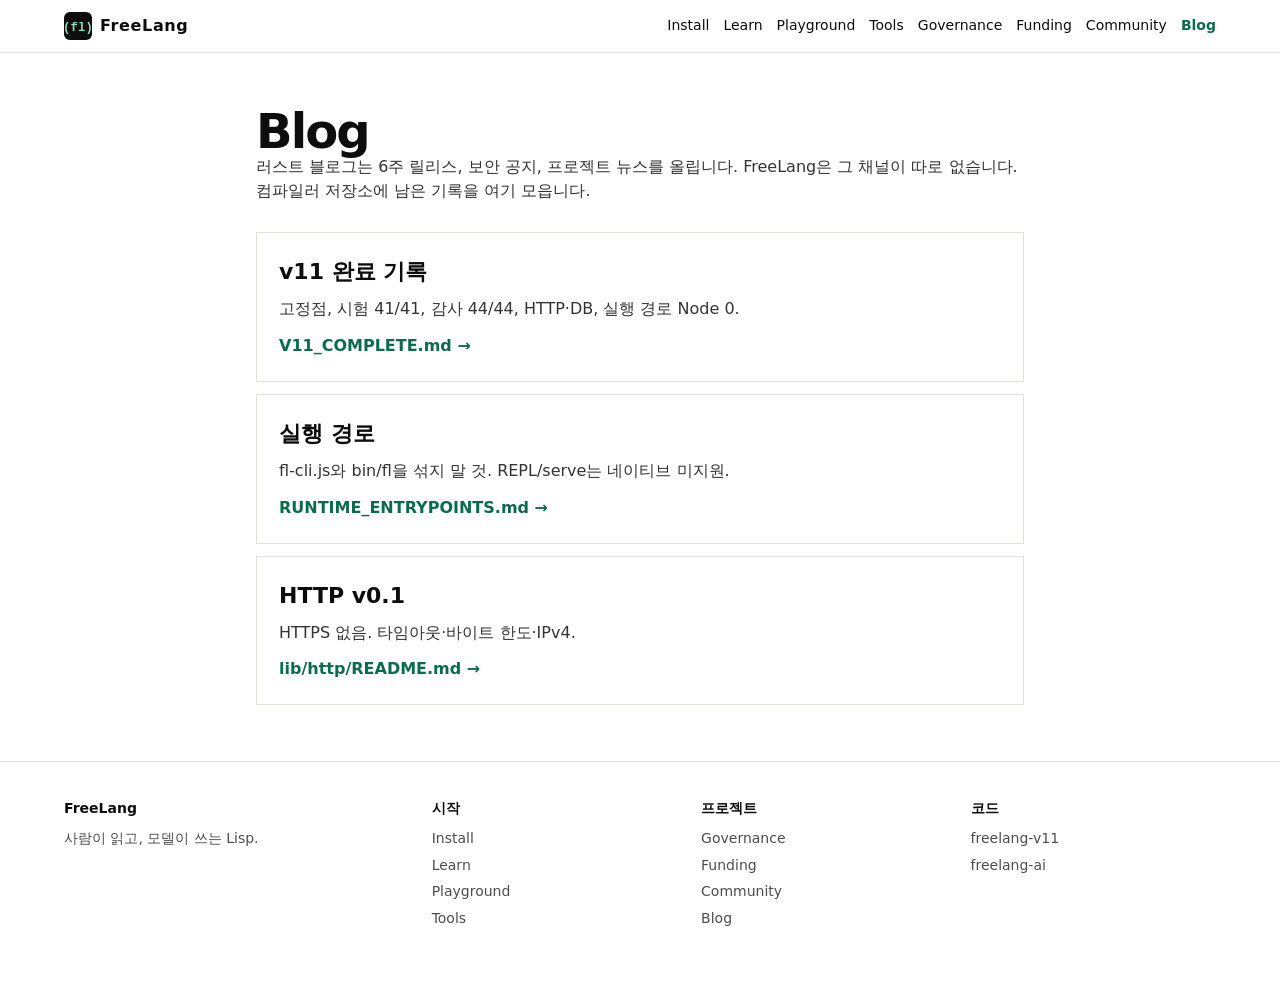
==== docs/blog/index.html @ 46fe15bb "Build the site around the rust-lang.org menu. Install, Learn, Playground, Tools, Governance, Funding" ====
<!DOCTYPE html>
<html lang="ko">
<head>
<meta charset="utf-8">
<meta name="viewport" content="width=device-width, initial-scale=1">
<title>FreeLang · Blog</title>
<meta name="description" content="사람이 읽고, 모델이 쓰는 Lisp. 네이티브 컴파일러와 런타임.">
<link rel="icon" href="../mark.svg">
<link rel="stylesheet" href="../site.css">
</head>
<body>
<header>
  <a class="brand" href="../">
    <svg width="28" height="28" viewBox="0 0 96 96" fill="none" aria-hidden="true"><rect width="96" height="96" rx="20" fill="#0d0d0d"/><text x="48" y="64" text-anchor="middle" font-family="ui-monospace,Menlo,monospace" font-size="42" font-weight="700" fill="#8be0b8">(fl)</text></svg>
    FreeLang
  </a>
  <nav>
    <a class="" href="../install/">Install</a>
    <a class="" href="../learn/">Learn</a>
    <a class="" href="../playground/">Playground</a>
    <a class="" href="../tools/">Tools</a>
    <a class="" href="../governance/">Governance</a>
    <a class="" href="../funding/">Funding</a>
    <a class="" href="../community/">Community</a>
    <a class="on" href="../blog/">Blog</a>
  </nav>
</header>

<section>
  <div class="wrap prose">
    <h1 style="font-size:48px">Blog</h1>
    <p class="lead">러스트 블로그는 6주 릴리스, 보안 공지, 프로젝트 뉴스를 올립니다. FreeLang은 그 채널이 따로 없습니다. 컴파일러 저장소에 남은 기록을 여기 모읍니다.</p>
    <article class="card" style="margin-bottom:12px">
      <h3>v11 완료 기록</h3>
      <p>고정점, 시험 41/41, 감사 44/44, HTTP·DB, 실행 경로 Node 0.</p>
      <a href="https://github.com/kimjindol2025/freelang-v11/blob/master/docs/V11_COMPLETE.md">V11_COMPLETE.md →</a>
    </article>
    <article class="card" style="margin-bottom:12px">
      <h3>실행 경로</h3>
      <p>fl-cli.js와 bin/fl을 섞지 말 것. REPL/serve는 네이티브 미지원.</p>
      <a href="https://github.com/kimjindol2025/freelang-v11/blob/master/docs/RUNTIME_ENTRYPOINTS.md">RUNTIME_ENTRYPOINTS.md →</a>
    </article>
    <article class="card">
      <h3>HTTP v0.1</h3>
      <p>HTTPS 없음. 타임아웃·바이트 한도·IPv4.</p>
      <a href="https://github.com/kimjindol2025/freelang-v11/blob/master/lib/http/README.md">lib/http/README.md →</a>
    </article>
  </div>
</section>

<footer>
  <div class="wrap">
    <div><strong>FreeLang</strong>사람이 읽고, 모델이 쓰는 Lisp.</div>
    <div><strong>시작</strong>
      <a href="../install/">Install</a>
      <a href="../learn/">Learn</a>
      <a href="../playground/">Playground</a>
      <a href="../tools/">Tools</a>
    </div>
    <div><strong>프로젝트</strong>
      <a href="../governance/">Governance</a>
      <a href="../funding/">Funding</a>
      <a href="../community/">Community</a>
      <a href="../blog/">Blog</a>
    </div>
    <div><strong>코드</strong>
      <a href="https://github.com/kimjindol2025/freelang-v11">freelang-v11</a>
      <a href="https://github.com/kimjindol2025/freelang-ai">freelang-ai</a>
    </div>
  </div>
</footer>
</body></html>
---- docs/site.css ----
:root{--ink:#0d0d0d;--mute:#4d4d4d;--line:#e4e0d8;--bg:#fff;--band:#f6f3ec;--go:#0b6b4f;--code:#161412}
*{box-sizing:border-box}html{scroll-behavior:smooth}
body{margin:0;background:var(--bg);color:var(--ink);font-family:"Source Sans 3","Apple SD Gothic Neo","Noto Sans KR",ui-sans-serif,system-ui,sans-serif;line-height:1.55}
a{color:var(--go)}
header{display:flex;justify-content:space-between;align-items:center;gap:16px;padding:12px 5vw;border-bottom:1px solid var(--line);position:sticky;top:0;background:#fffc;backdrop-filter:blur(8px);z-index:3;flex-wrap:wrap}
.brand{display:flex;gap:8px;align-items:center;color:var(--ink);text-decoration:none;font-weight:800;letter-spacing:.04em;white-space:nowrap}
nav{display:flex;gap:14px;font-size:14px;flex-wrap:wrap}
nav a{color:var(--ink);text-decoration:none}
nav a:hover,nav a.on{color:var(--go);font-weight:700}
.hero{padding:72px 5vw 48px;display:grid;grid-template-columns:1.05fr .95fr;gap:40px;align-items:center;max-width:1180px;margin:0 auto}
h1{font-size:clamp(48px,7vw,84px);line-height:.95;margin:0;letter-spacing:-.04em}
.tag{font-size:20px;color:var(--mute);max-width:24em;margin:16px 0 0}
.row{margin-top:24px;display:flex;gap:12px;flex-wrap:wrap}
.btn{display:inline-block;background:var(--go);color:#fff;text-decoration:none;font-weight:700;padding:12px 20px;border-radius:3px}
.btn.ghost{background:transparent;color:var(--go);border:1px solid var(--go)}
pre{margin:0;background:var(--code);color:#f4efe6;padding:20px;overflow:auto;font:14px/1.7 ui-monospace,"IBM Plex Mono",Menlo,monospace}
.tok{color:#8be0b8}
section{padding:56px 5vw}
.band{background:var(--band)}
.wrap{max-width:1180px;margin:0 auto}
h2{font-size:32px;margin:0 0 12px;letter-spacing:-.03em}
h3{margin:0 0 8px;font-size:22px}
.lead{color:var(--mute);max-width:48em;margin:0 0 28px}
.three,.four,.docs{display:grid;gap:16px}
.three{grid-template-columns:repeat(3,1fr)}
.four,.docs{grid-template-columns:repeat(2,1fr)}
.card{background:#fff;border:1px solid var(--line);padding:22px}
.card p,.three p{margin:0;color:var(--mute)}
.card a{font-weight:700;text-decoration:none;display:inline-block;margin-top:12px}
.panel{border:1px solid var(--line);overflow:hidden;background:#fff}
.panel .cap{padding:10px 16px;border-bottom:1px solid var(--line);color:var(--mute);font:12px ui-monospace,Menlo,monospace}
.facts{display:flex;flex-wrap:wrap;gap:10px}
.facts span{border:1px solid var(--line);background:#fff;padding:10px 14px;font-weight:700}
.prose{max-width:48em}
.prose p{color:#333}
.tabs{display:flex;gap:8px;margin:0 0 12px;flex-wrap:wrap}
.tabs button{border:1px solid var(--line);background:#fff;padding:8px 12px;cursor:pointer;font:inherit}
.tabs button.on{border-color:var(--go);color:var(--go);font-weight:700}
footer{border-top:1px solid var(--line);padding:36px 5vw 56px;color:var(--mute);font-size:14px}
footer .wrap{display:grid;grid-template-columns:1.4fr 1fr 1fr 1fr;gap:24px}
footer strong{color:var(--ink);display:block;margin-bottom:8px}
footer a{color:var(--mute);text-decoration:none;display:block;margin:5px 0}
@media(max-width:900px){.hero,.three,.four,.docs,footer .wrap{grid-template-columns:1fr}h1{font-size:48px}}
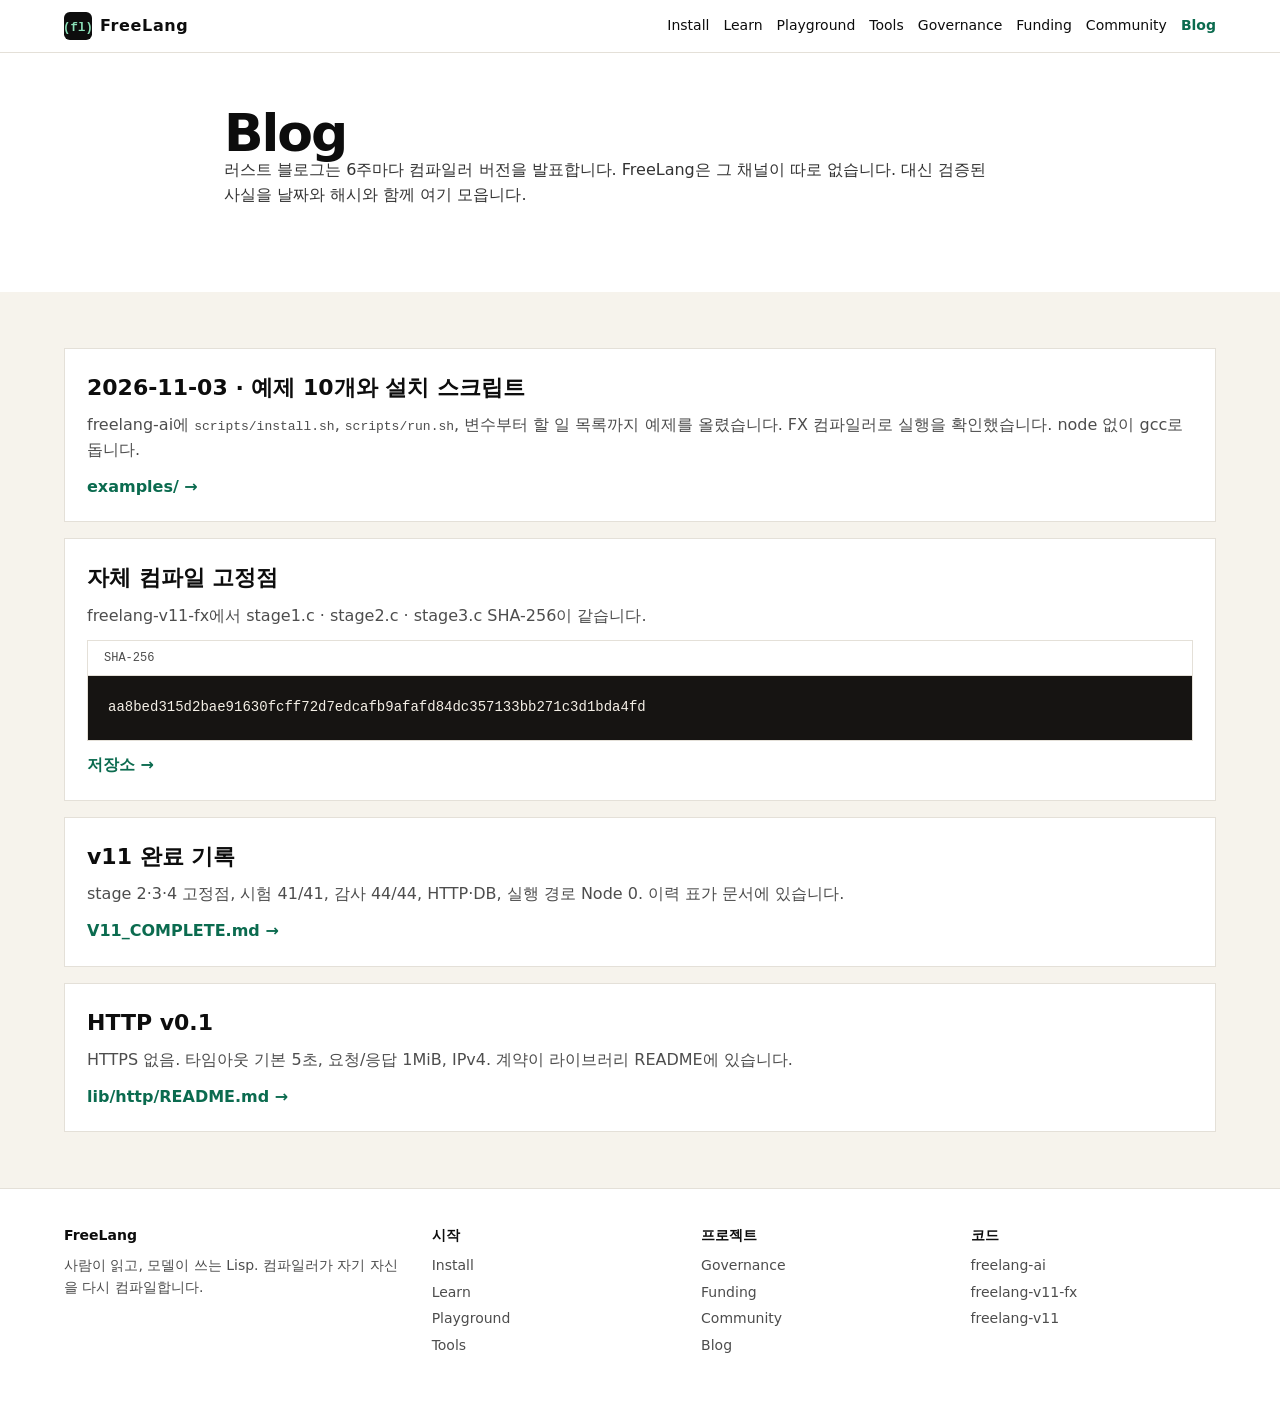
==== commit 532aab53: "Fill every rust-lang.org menu page with FreeLang’s real toolchain. Install.sh walkthrough, ten examp" ====
--- a/docs/blog/index.html
+++ b/docs/blog/index.html
@@ -4,7 +4,7 @@
 <meta charset="utf-8">
 <meta name="viewport" content="width=device-width, initial-scale=1">
 <title>FreeLang · Blog</title>
-<meta name="description" content="사람이 읽고, 모델이 쓰는 Lisp. 네이티브 컴파일러와 런타임.">
+<meta name="description" content="사람이 읽고, 모델이 쓰는 Lisp. 네이티브 컴파일러가 자기 자신을 컴파일합니다.">
 <link rel="icon" href="../mark.svg">
 <link rel="stylesheet" href="../site.css">
 </head>
@@ -15,34 +15,45 @@
     FreeLang
   </a>
   <nav>
-    <a class="" href="../install/">Install</a>
-    <a class="" href="../learn/">Learn</a>
-    <a class="" href="../playground/">Playground</a>
-    <a class="" href="../tools/">Tools</a>
-    <a class="" href="../governance/">Governance</a>
-    <a class="" href="../funding/">Funding</a>
-    <a class="" href="../community/">Community</a>
+        <a href="../install/">Install</a>
+    <a href="../learn/">Learn</a>
+    <a href="../playground/">Playground</a>
+    <a href="../tools/">Tools</a>
+    <a href="../governance/">Governance</a>
+    <a href="../funding/">Funding</a>
+    <a href="../community/">Community</a>
     <a class="on" href="../blog/">Blog</a>
   </nav>
 </header>
 
 <section>
   <div class="wrap prose">
-    <h1 style="font-size:48px">Blog</h1>
-    <p class="lead">러스트 블로그는 6주 릴리스, 보안 공지, 프로젝트 뉴스를 올립니다. FreeLang은 그 채널이 따로 없습니다. 컴파일러 저장소에 남은 기록을 여기 모읍니다.</p>
-    <article class="card" style="margin-bottom:12px">
+    <h1 style="font-size:52px">Blog</h1>
+    <p class="lead">러스트 블로그는 6주마다 컴파일러 버전을 발표합니다. FreeLang은 그 채널이 따로 없습니다. 대신 검증된 사실을 날짜와 해시와 함께 여기 모읍니다.</p>
+  </div>
+</section>
+<section class="band">
+  <div class="wrap">
+    <article class="card" style="margin-bottom:16px">
+      <h3>2026-11-03 · 예제 10개와 설치 스크립트</h3>
+      <p>freelang-ai에 <code>scripts/install.sh</code>, <code>scripts/run.sh</code>, 변수부터 할 일 목록까지 예제를 올렸습니다. FX 컴파일러로 실행을 확인했습니다. node 없이 gcc로 돕니다.</p>
+      <a href="https://github.com/kimjindol2025/freelang-ai/tree/main/examples">examples/ →</a>
+    </article>
+    <article class="card" style="margin-bottom:16px">
+      <h3>자체 컴파일 고정점</h3>
+      <p>freelang-v11-fx에서 stage1.c · stage2.c · stage3.c SHA-256이 같습니다.</p>
+      <div class="panel" style="margin-top:12px"><div class="cap">SHA-256</div>
+<pre>aa8bed315d2bae91630fcff72d7edcafb9afafd84dc357133bb271c3d1bda4fd</pre></div>
+      <a href="https://github.com/kimjindol2025/freelang-v11-fx">저장소 →</a>
+    </article>
+    <article class="card" style="margin-bottom:16px">
       <h3>v11 완료 기록</h3>
-      <p>고정점, 시험 41/41, 감사 44/44, HTTP·DB, 실행 경로 Node 0.</p>
+      <p>stage 2·3·4 고정점, 시험 41/41, 감사 44/44, HTTP·DB, 실행 경로 Node 0. 이력 표가 문서에 있습니다.</p>
       <a href="https://github.com/kimjindol2025/freelang-v11/blob/master/docs/V11_COMPLETE.md">V11_COMPLETE.md →</a>
-    </article>
-    <article class="card" style="margin-bottom:12px">
-      <h3>실행 경로</h3>
-      <p>fl-cli.js와 bin/fl을 섞지 말 것. REPL/serve는 네이티브 미지원.</p>
-      <a href="https://github.com/kimjindol2025/freelang-v11/blob/master/docs/RUNTIME_ENTRYPOINTS.md">RUNTIME_ENTRYPOINTS.md →</a>
     </article>
     <article class="card">
       <h3>HTTP v0.1</h3>
-      <p>HTTPS 없음. 타임아웃·바이트 한도·IPv4.</p>
+      <p>HTTPS 없음. 타임아웃 기본 5초, 요청/응답 1MiB, IPv4. 계약이 라이브러리 README에 있습니다.</p>
       <a href="https://github.com/kimjindol2025/freelang-v11/blob/master/lib/http/README.md">lib/http/README.md →</a>
     </article>
   </div>
@@ -50,7 +61,7 @@
 
 <footer>
   <div class="wrap">
-    <div><strong>FreeLang</strong>사람이 읽고, 모델이 쓰는 Lisp.</div>
+    <div><strong>FreeLang</strong>사람이 읽고, 모델이 쓰는 Lisp. 컴파일러가 자기 자신을 다시 컴파일합니다.</div>
     <div><strong>시작</strong>
       <a href="../install/">Install</a>
       <a href="../learn/">Learn</a>
@@ -64,8 +75,9 @@
       <a href="../blog/">Blog</a>
     </div>
     <div><strong>코드</strong>
+      <a href="https://github.com/kimjindol2025/freelang-ai">freelang-ai</a>
+      <a href="https://github.com/kimjindol2025/freelang-v11-fx">freelang-v11-fx</a>
       <a href="https://github.com/kimjindol2025/freelang-v11">freelang-v11</a>
-      <a href="https://github.com/kimjindol2025/freelang-ai">freelang-ai</a>
     </div>
   </div>
 </footer>
--- a/docs/site.css
+++ b/docs/site.css
@@ -31,8 +31,15 @@
 .panel .cap{padding:10px 16px;border-bottom:1px solid var(--line);color:var(--mute);font:12px ui-monospace,Menlo,monospace}
 .facts{display:flex;flex-wrap:wrap;gap:10px}
 .facts span{border:1px solid var(--line);background:#fff;padding:10px 14px;font-weight:700}
-.prose{max-width:48em}
-.prose p{color:#333}
+.prose{max-width:52em}
+.prose p,.prose li{color:#333}
+.prose h2{margin-top:40px}
+.prose h3{margin-top:28px}
+table{border-collapse:collapse;width:100%;margin:16px 0 28px}
+th,td{border:1px solid var(--line);padding:10px 12px;text-align:left;vertical-align:top}
+th{background:var(--band)}
+ol.steps{padding-left:1.3em}
+ol.steps>li{margin:14px 0}
 .tabs{display:flex;gap:8px;margin:0 0 12px;flex-wrap:wrap}
 .tabs button{border:1px solid var(--line);background:#fff;padding:8px 12px;cursor:pointer;font:inherit}
 .tabs button.on{border-color:var(--go);color:var(--go);font-weight:700}
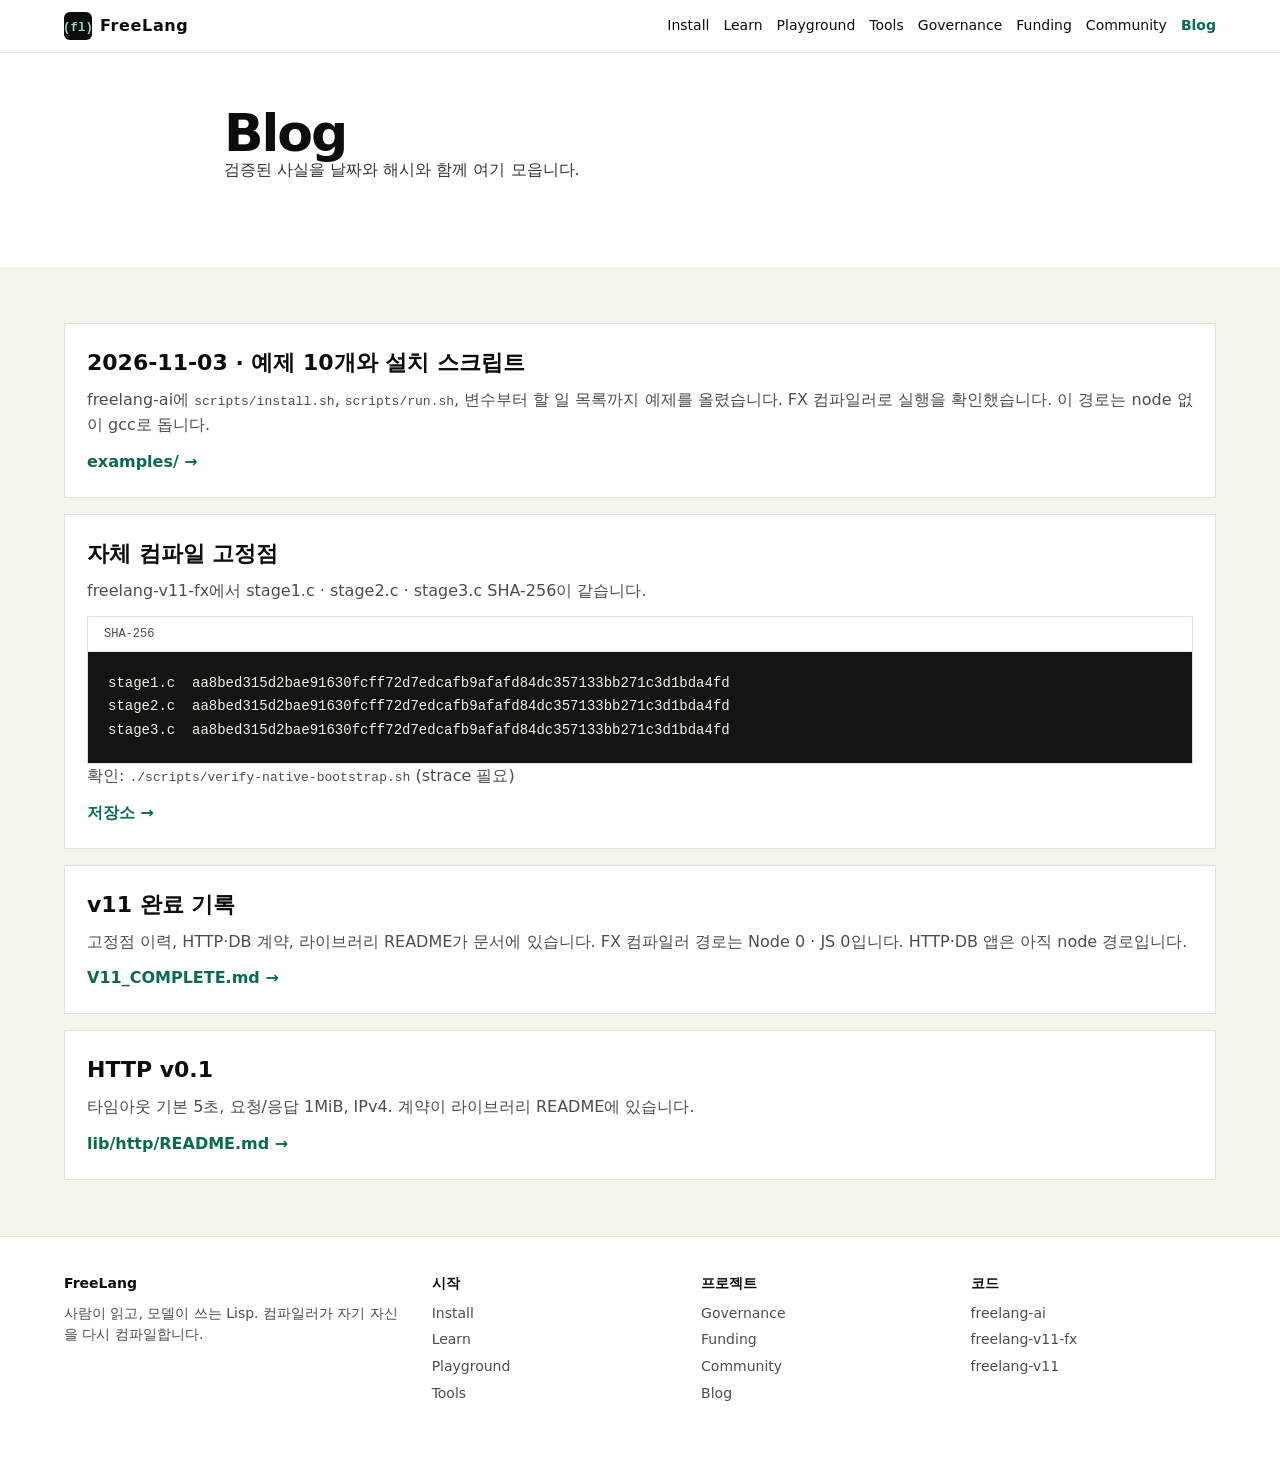
==== commit a2793818: "Put the node-free FX path first and post self-compile hashes. Install, Playground, and Tools now sta" ====
--- a/docs/blog/index.html
+++ b/docs/blog/index.html
@@ -29,31 +29,34 @@
 <section>
   <div class="wrap prose">
     <h1 style="font-size:52px">Blog</h1>
-    <p class="lead">러스트 블로그는 6주마다 컴파일러 버전을 발표합니다. FreeLang은 그 채널이 따로 없습니다. 대신 검증된 사실을 날짜와 해시와 함께 여기 모읍니다.</p>
+    <p class="lead">검증된 사실을 날짜와 해시와 함께 여기 모읍니다.</p>
   </div>
 </section>
 <section class="band">
   <div class="wrap">
     <article class="card" style="margin-bottom:16px">
       <h3>2026-11-03 · 예제 10개와 설치 스크립트</h3>
-      <p>freelang-ai에 <code>scripts/install.sh</code>, <code>scripts/run.sh</code>, 변수부터 할 일 목록까지 예제를 올렸습니다. FX 컴파일러로 실행을 확인했습니다. node 없이 gcc로 돕니다.</p>
+      <p>freelang-ai에 <code>scripts/install.sh</code>, <code>scripts/run.sh</code>, 변수부터 할 일 목록까지 예제를 올렸습니다. FX 컴파일러로 실행을 확인했습니다. 이 경로는 node 없이 gcc로 돕니다.</p>
       <a href="https://github.com/kimjindol2025/freelang-ai/tree/main/examples">examples/ →</a>
     </article>
     <article class="card" style="margin-bottom:16px">
       <h3>자체 컴파일 고정점</h3>
       <p>freelang-v11-fx에서 stage1.c · stage2.c · stage3.c SHA-256이 같습니다.</p>
       <div class="panel" style="margin-top:12px"><div class="cap">SHA-256</div>
-<pre>aa8bed315d2bae91630fcff72d7edcafb9afafd84dc357133bb271c3d1bda4fd</pre></div>
+<pre>stage1.c  aa8bed315d2bae91630fcff72d7edcafb9afafd84dc357133bb271c3d1bda4fd
+stage2.c  aa8bed315d2bae91630fcff72d7edcafb9afafd84dc357133bb271c3d1bda4fd
+stage3.c  aa8bed315d2bae91630fcff72d7edcafb9afafd84dc357133bb271c3d1bda4fd</pre></div>
+      <p>확인: <code>./scripts/verify-native-bootstrap.sh</code> (strace 필요)</p>
       <a href="https://github.com/kimjindol2025/freelang-v11-fx">저장소 →</a>
     </article>
     <article class="card" style="margin-bottom:16px">
       <h3>v11 완료 기록</h3>
-      <p>stage 2·3·4 고정점, 시험 41/41, 감사 44/44, HTTP·DB, 실행 경로 Node 0. 이력 표가 문서에 있습니다.</p>
+      <p>고정점 이력, HTTP·DB 계약, 라이브러리 README가 문서에 있습니다. FX 컴파일러 경로는 Node 0 · JS 0입니다. HTTP·DB 앱은 아직 node 경로입니다.</p>
       <a href="https://github.com/kimjindol2025/freelang-v11/blob/master/docs/V11_COMPLETE.md">V11_COMPLETE.md →</a>
     </article>
     <article class="card">
       <h3>HTTP v0.1</h3>
-      <p>HTTPS 없음. 타임아웃 기본 5초, 요청/응답 1MiB, IPv4. 계약이 라이브러리 README에 있습니다.</p>
+      <p>타임아웃 기본 5초, 요청/응답 1MiB, IPv4. 계약이 라이브러리 README에 있습니다.</p>
       <a href="https://github.com/kimjindol2025/freelang-v11/blob/master/lib/http/README.md">lib/http/README.md →</a>
     </article>
   </div>
